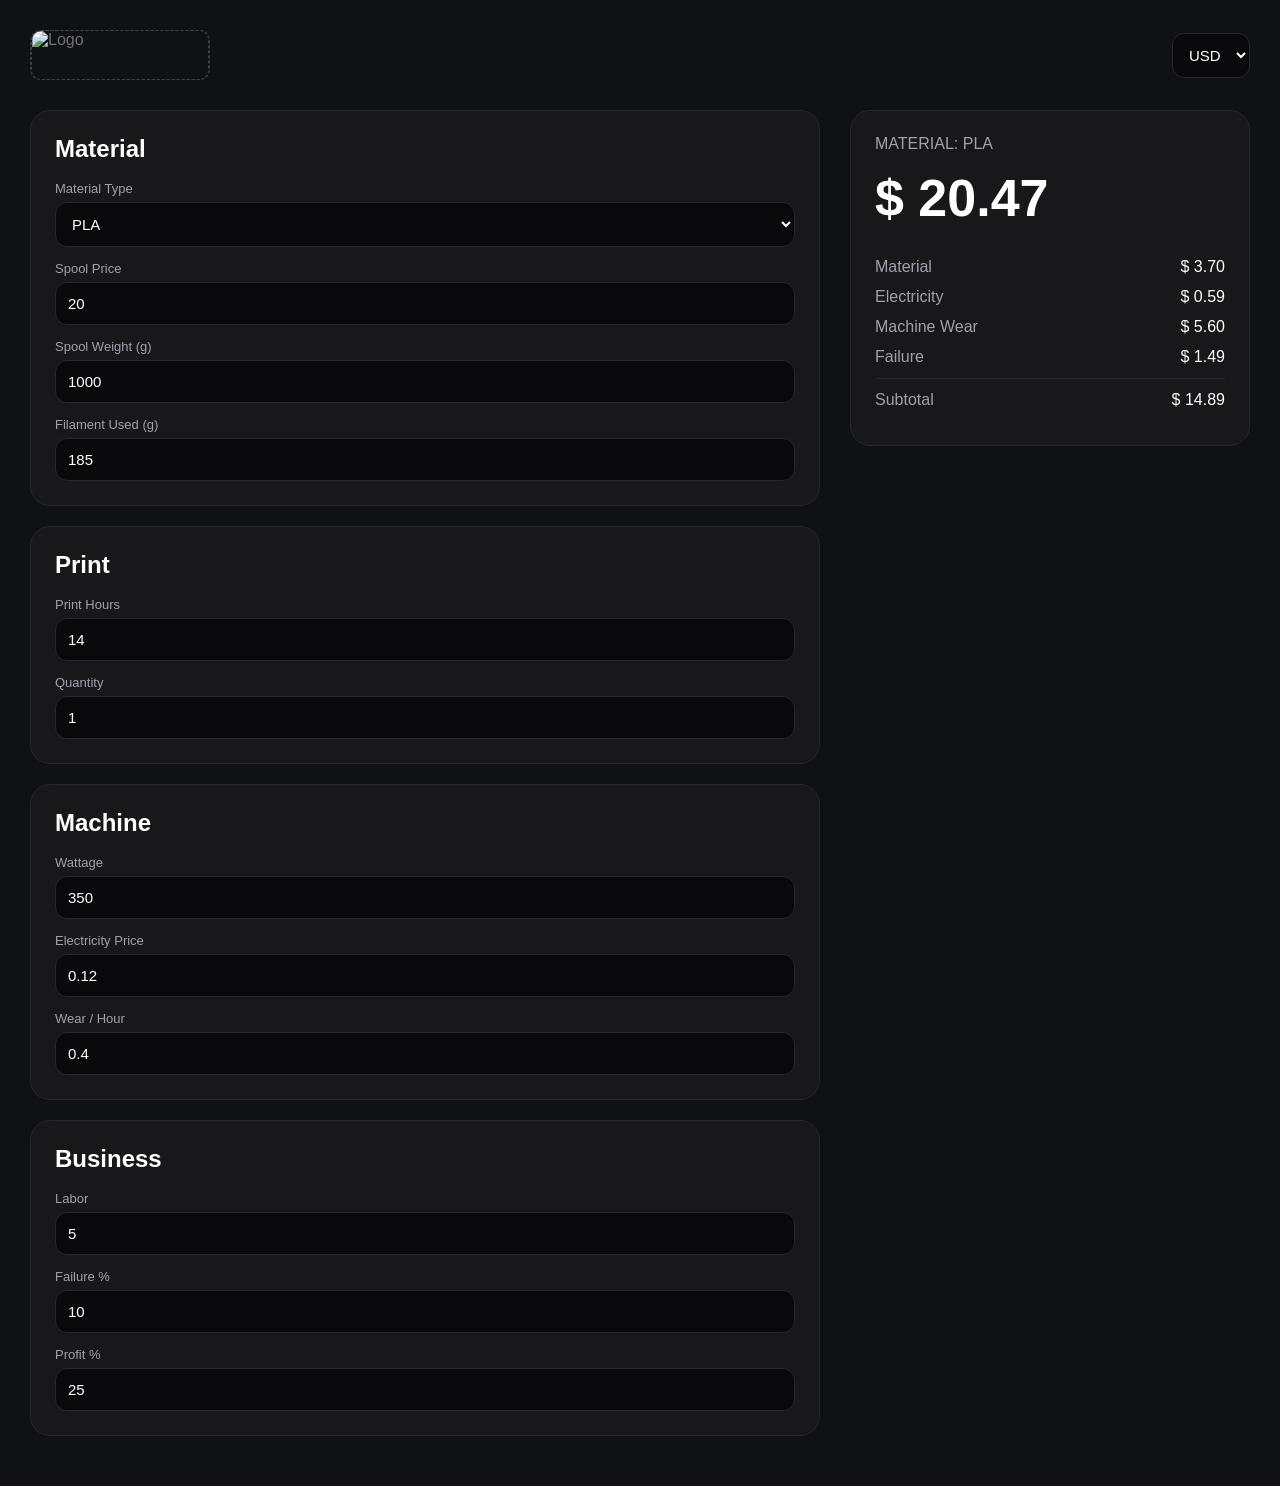
==== index.html @ 6c9c11f4 "Update index.html" ====
<!DOCTYPE html>
<html lang="en">

<head>
    <meta charset="UTF-8" />
    <meta name="viewport" content="width=device-width, initial-scale=1.0" />
    <title>3D Print Calculator</title>
    <link rel="stylesheet" href="styles.css" />
</head>

<body>

    <!-- HEADER -->
    <div class="header">
        <div class="logo">
            <img src="logo.png" alt="Logo" class="logo">
            </div>

        <div style="display:flex; gap:15px;">
            <select id="currency">
                <option value="$">USD</option>
                <option value="EGP">EGP</option>
                <option value="SAR">SAR</option>
                <option value="TL">TL</option>
            </select>
        </div>
    </div>

    <div class="container">

        <!-- LEFT -->
        <div>

            <div class="card">
                <h2>Material</h2>

                <div class="inputs">

                    <div class="input-group">
                        <label>Material Type</label>
                        <select id="material">
                            <option value="PLA">PLA</option>
                            <option value="PETG">PETG</option>
                            <option value="ASA">ASA</option>
                            <option value="ABS">ABS</option>
                            <option value="PC">PC</option>
                        </select>
                    </div>

                    <div class="input-group">
                        <label>Spool Price</label>
                        <input id="spoolPrice" type="number" value="20">
                    </div>

                    <div class="input-group">
                        <label>Spool Weight (g)</label>
                        <input id="spoolWeight" type="number" value="1000">
                    </div>

                    <div class="input-group">
                        <label>Filament Used (g)</label>
                        <input id="filamentUsed" type="number" value="185">
                    </div>

                </div>
            </div>

            <div class="card">
                <h2>Print</h2>

                <div class="inputs">
                    <div class="input-group">
                        <label>Print Hours</label>
                        <input id="printHours" type="number" value="14">
                    </div>

                    <div class="input-group">
                        <label>Quantity</label>
                        <input id="quantity" type="number" value="1">
                    </div>
                </div>
            </div>

            <div class="card">
                <h2>Machine</h2>

                <div class="inputs">
                    <div class="input-group">
                        <label>Wattage</label>
                        <input id="wattage" type="number" value="350">
                    </div>

                    <div class="input-group">
                        <label>Electricity Price</label>
                        <input id="electricity" type="number" value="0.12">
                    </div>

                    <div class="input-group">
                        <label>Wear / Hour</label>
                        <input id="wear" type="number" value="0.4">
                    </div>
                </div>
            </div>

            <div class="card">
                <h2>Business</h2>

                <div class="inputs">
                    <div class="input-group">
                        <label>Labor</label>
                        <input id="labor" type="number" value="5">
                    </div>

                    <div class="input-group">
                        <label>Failure %</label>
                        <input id="failure" type="number" value="10">
                    </div>

                    <div class="input-group">
                        <label>Profit %</label>
                        <input id="profit" type="number" value="25">
                    </div>
                </div>
            </div>

        </div>

        <!-- RIGHT -->
        <div class="card quote-card">

            <div id="matLabel" style="color:#a1a1aa;">
                MATERIAL
            </div>

            <div class="price" id="finalPrice">$0.00</div>

            <div>
                <div class="row">
                    <span>Material</span>
                    <span id="matCost"></span>
                </div>

                <div class="row">
                    <span>Electricity</span>
                    <span id="elecCost"></span>
                </div>

                <div class="row">
                    <span>Machine Wear</span>
                    <span id="wearCost"></span>
                </div>

                <div class="row">
                    <span>Failure</span>
                    <span id="failCost"></span>
                </div>

                <div class="divider"></div>

                <div class="row">
                    <span>Subtotal</span>
                    <span id="subtotal"></span>
                </div>
            </div>

        </div>

    </div>

    <script src="calculator.js"></script>

</body>

</html>
---- styles.css ----
* {
    box-sizing: border-box;
    margin: 0;
    padding: 0;
}

body {
    background: #0f1115;
    color: white;
    font-family: Arial, sans-serif;
    padding: 30px;
}

/* HEADER */
.header {
    max-width: 1400px;
    margin: auto;
    display: flex;
    align-items: center;
    justify-content: space-between;
    margin-bottom: 30px;
}

.logo {
    width: 180px;
    height: 50px;
    border: 1px dashed #3f3f46;
    display: flex;
    align-items: center;
    justify-content: center;
    color: #71717a;
    border-radius: 10px;
}

.container {
    max-width: 1400px;
    margin: auto;
    display: grid;
    grid-template-columns: 1fr 400px;
    gap: 30px;
}

.card {
    background: #18181b;
    border: 1px solid #27272a;
    border-radius: 20px;
    padding: 24px;
    margin-bottom: 20px;
}

h2 {
    margin-bottom: 18px;
}

.inputs {
    display: flex;
    flex-direction: column;
    gap: 14px;
}

.input-group {
    display: flex;
    flex-direction: column;
    gap: 6px;
}

label {
    color: #a1a1aa;
    font-size: 13px;
}

input,
select {
    background: #09090b;
    border: 1px solid #27272a;
    border-radius: 12px;
    color: white;
    padding: 12px;
    font-size: 15px;
}

input:focus,
select:focus {
    outline: none;
    border-color: #3b82f6;
}

.quote-card {
    position: sticky;
    top: 30px;
    height: fit-content;
}

.price {
    font-size: 52px;
    font-weight: bold;
    margin: 15px 0 30px;
}

.row {
    display: flex;
    justify-content: space-between;
    margin-bottom: 12px;
}

.row span:first-child {
    color: #a1a1aa;
}

.divider {
    height: 1px;
    background: #27272a;
    margin: 12px 0;
}
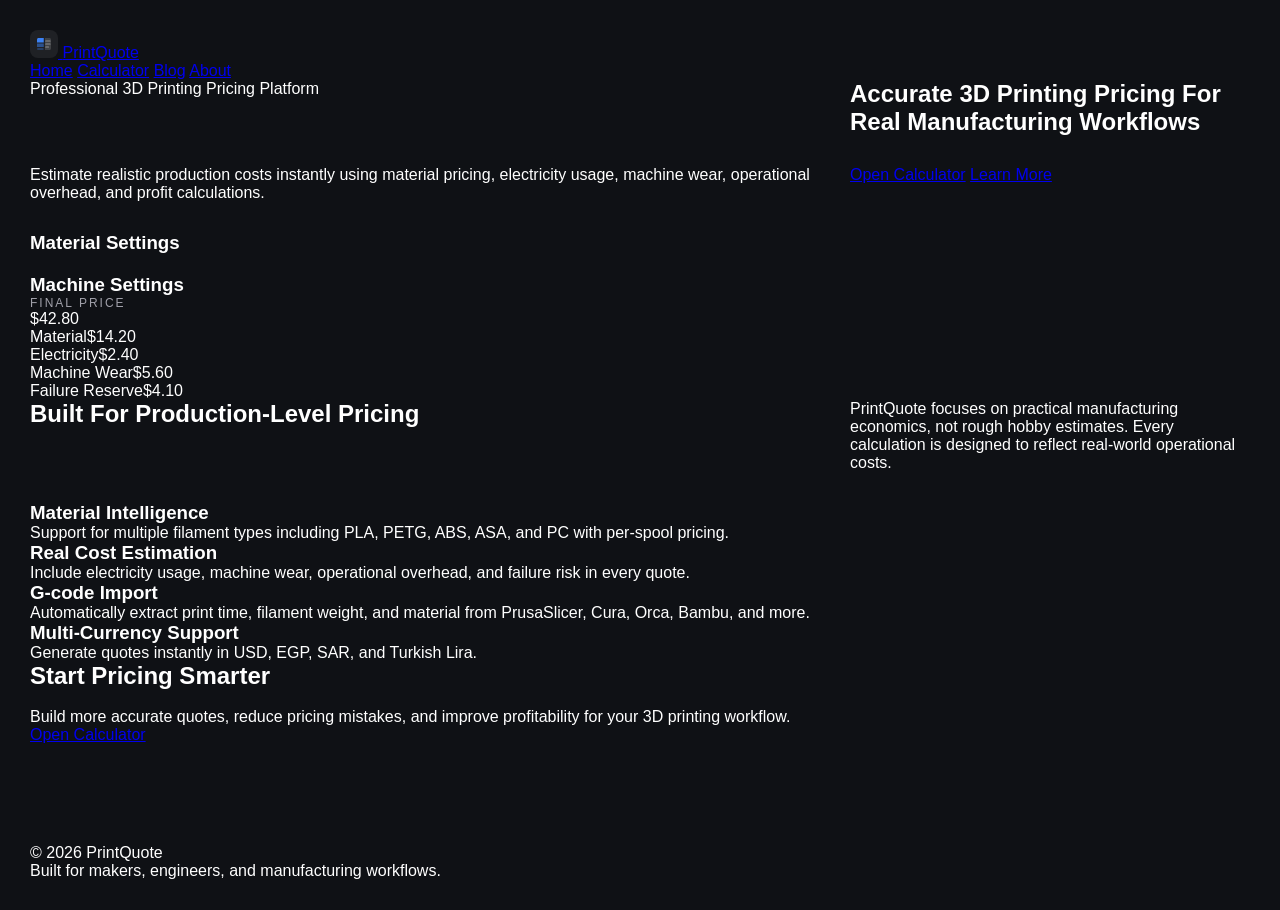
==== commit 07d5a1f2: "Update title and restructure navigation in index.html" ====
--- a/index.html
+++ b/index.html
@@ -1,174 +1,140 @@
 <!DOCTYPE html>
 <html lang="en">
-
 <head>
     <meta charset="UTF-8" />
     <meta name="viewport" content="width=device-width, initial-scale=1.0" />
-    <title>3D Print Calculator</title>
+    <title>PrintQuote | Professional 3D Printing Pricing</title>
     <link rel="stylesheet" href="styles.css" />
 </head>
-
 <body>
 
-    <!-- HEADER -->
-    <div class="header">
-        <div class="logo">
-            <img src="logo.png" alt="Logo" class="logo">
+    <!-- NAVBAR -->
+    <nav class="navbar">
+        <div class="nav-content">
+
+            <a href="index.html" class="logo-wrap">
+                <svg class="logo-icon" width="28" height="28" viewBox="0 0 28 28" fill="none" xmlns="http://www.w3.org/2000/svg">
+                    <rect width="28" height="28" rx="8" fill="#ffffff" fill-opacity="0.07"/>
+                    <path d="M7 9.5C7 8.67 7.67 8 8.5 8h5.25v4.5H7V9.5z" fill="#3b82f6"/>
+                    <rect x="7" y="13.5" width="6.75" height="3.5" fill="#3b82f6" fill-opacity="0.5"/>
+                    <rect x="7" y="18" width="6.75" height="2" rx="1" fill="#3b82f6" fill-opacity="0.3"/>
+                    <path d="M15 8h4.5C20.33 8 21 8.67 21 9.5v9c0 .83-.67 1.5-1.5 1.5H15V8z" fill="#ffffff" fill-opacity="0.15"/>
+                    <line x1="15.75" y1="11" x2="20" y2="11" stroke="#fff" stroke-opacity="0.4" stroke-width="1.2" stroke-linecap="round"/>
+                    <line x1="15.75" y1="14" x2="20" y2="14" stroke="#fff" stroke-opacity="0.4" stroke-width="1.2" stroke-linecap="round"/>
+                    <line x1="15.75" y1="17" x2="18.5" y2="17" stroke="#fff" stroke-opacity="0.4" stroke-width="1.2" stroke-linecap="round"/>
+                </svg>
+                <span class="logo-name">PrintQuote</span>
+            </a>
+
+            <div class="nav-right">
+                <div class="nav-links">
+                    <a href="index.html" class="active">Home</a>
+                    <a href="calculator.html">Calculator</a>
+                    <a href="blog.html">Blog</a>
+                    <a href="about.html">About</a>
+                </div>
             </div>
 
-        <div style="display:flex; gap:15px;">
-            <select id="currency">
-                <option value="$">USD</option>
-                <option value="EGP">EGP</option>
-                <option value="SAR">SAR</option>
-                <option value="TL">TL</option>
-            </select>
         </div>
-    </div>
+    </nav>
 
-    <div class="container">
+    <!-- HERO -->
+    <section class="hero hero--index">
+        <div class="container hero-content">
 
-        <!-- LEFT -->
-        <div>
+            <div class="hero-tag">Professional 3D Printing Pricing Platform</div>
 
-            <div class="card">
-                <h2>Material</h2>
+            <h1>Accurate 3D Printing Pricing For Real Manufacturing Workflows</h1>
 
-                <div class="inputs">
+            <p>Estimate realistic production costs instantly using material pricing, electricity usage, machine wear, operational overhead, and profit calculations.</p>
 
-                    <div class="input-group">
-                        <label>Material Type</label>
-                        <select id="material">
-                            <option value="PLA">PLA</option>
-                            <option value="PETG">PETG</option>
-                            <option value="ASA">ASA</option>
-                            <option value="ABS">ABS</option>
-                            <option value="PC">PC</option>
-                        </select>
+            <div class="hero-buttons">
+                <a href="calculator.html" class="button-primary">Open Calculator</a>
+                <a href="blog.html" class="button-secondary">Learn More</a>
+            </div>
+
+            <!-- PREVIEW -->
+            <div class="preview">
+                <div class="preview-grid">
+
+                    <div class="preview-card">
+                        <h3>Material Settings</h3>
+                        <div class="fake-input"></div>
+                        <div class="fake-input"></div>
+                        <div class="fake-input"></div>
+                        <h3 style="margin-top:20px;">Machine Settings</h3>
+                        <div class="fake-input"></div>
+                        <div class="fake-input"></div>
                     </div>
 
-                    <div class="input-group">
-                        <label>Spool Price</label>
-                        <input id="spoolPrice" type="number" value="20">
-                    </div>
-
-                    <div class="input-group">
-                        <label>Spool Weight (g)</label>
-                        <input id="spoolWeight" type="number" value="1000">
-                    </div>
-
-                    <div class="input-group">
-                        <label>Filament Used (g)</label>
-                        <input id="filamentUsed" type="number" value="185">
+                    <div class="preview-card">
+                        <div style="color:#a1a1aa;font-size:12px;letter-spacing:2px;">FINAL PRICE</div>
+                        <div class="preview-price">$42.80</div>
+                        <div class="preview-row"><span>Material</span><span>$14.20</span></div>
+                        <div class="preview-row"><span>Electricity</span><span>$2.40</span></div>
+                        <div class="preview-row"><span>Machine Wear</span><span>$5.60</span></div>
+                        <div class="preview-row"><span>Failure Reserve</span><span>$4.10</span></div>
                     </div>
 
                 </div>
             </div>
 
-            <div class="card">
-                <h2>Print</h2>
+        </div>
+    </section>
 
-                <div class="inputs">
-                    <div class="input-group">
-                        <label>Print Hours</label>
-                        <input id="printHours" type="number" value="14">
-                    </div>
+    <!-- FEATURES -->
+    <section class="section">
+        <div class="container">
 
-                    <div class="input-group">
-                        <label>Quantity</label>
-                        <input id="quantity" type="number" value="1">
-                    </div>
+            <h2 class="section-title">Built For Production-Level Pricing</h2>
+
+            <p class="section-sub">PrintQuote focuses on practical manufacturing economics, not rough hobby estimates. Every calculation is designed to reflect real-world operational costs.</p>
+
+            <div class="features-grid">
+
+                <div class="feature-card">
+                    <h3>Material Intelligence</h3>
+                    <p>Support for multiple filament types including PLA, PETG, ABS, ASA, and PC with per-spool pricing.</p>
                 </div>
-            </div>
 
-            <div class="card">
-                <h2>Machine</h2>
+                <div class="feature-card">
+                    <h3>Real Cost Estimation</h3>
+                    <p>Include electricity usage, machine wear, operational overhead, and failure risk in every quote.</p>
+                </div>
 
-                <div class="inputs">
-                    <div class="input-group">
-                        <label>Wattage</label>
-                        <input id="wattage" type="number" value="350">
-                    </div>
+                <div class="feature-card">
+                    <h3>G-code Import</h3>
+                    <p>Automatically extract print time, filament weight, and material from PrusaSlicer, Cura, Orca, Bambu, and more.</p>
+                </div>
 
-                    <div class="input-group">
-                        <label>Electricity Price</label>
-                        <input id="electricity" type="number" value="0.12">
-                    </div>
+                <div class="feature-card">
+                    <h3>Multi-Currency Support</h3>
+                    <p>Generate quotes instantly in USD, EGP, SAR, and Turkish Lira.</p>
+                </div>
 
-                    <div class="input-group">
-                        <label>Wear / Hour</label>
-                        <input id="wear" type="number" value="0.4">
-                    </div>
-                </div>
-            </div>
-
-            <div class="card">
-                <h2>Business</h2>
-
-                <div class="inputs">
-                    <div class="input-group">
-                        <label>Labor</label>
-                        <input id="labor" type="number" value="5">
-                    </div>
-
-                    <div class="input-group">
-                        <label>Failure %</label>
-                        <input id="failure" type="number" value="10">
-                    </div>
-
-                    <div class="input-group">
-                        <label>Profit %</label>
-                        <input id="profit" type="number" value="25">
-                    </div>
-                </div>
             </div>
 
         </div>
+    </section>
 
-        <!-- RIGHT -->
-        <div class="card quote-card">
+    <!-- CTA -->
+    <section style="padding-bottom:100px;">
+        <div class="container">
+            <div class="cta-box">
+                <h2>Start Pricing Smarter</h2>
+                <p>Build more accurate quotes, reduce pricing mistakes, and improve profitability for your 3D printing workflow.</p>
+                <a href="calculator.html" class="button-primary">Open Calculator</a>
+            </div>
+        </div>
+    </section>
 
-            <div id="matLabel" style="color:#a1a1aa;">
-                MATERIAL
-            </div>
-
-            <div class="price" id="finalPrice">$0.00</div>
-
-            <div>
-                <div class="row">
-                    <span>Material</span>
-                    <span id="matCost"></span>
-                </div>
-
-                <div class="row">
-                    <span>Electricity</span>
-                    <span id="elecCost"></span>
-                </div>
-
-                <div class="row">
-                    <span>Machine Wear</span>
-                    <span id="wearCost"></span>
-                </div>
-
-                <div class="row">
-                    <span>Failure</span>
-                    <span id="failCost"></span>
-                </div>
-
-                <div class="divider"></div>
-
-                <div class="row">
-                    <span>Subtotal</span>
-                    <span id="subtotal"></span>
-                </div>
-            </div>
-
+    <!-- FOOTER -->
+    <footer>
+        <div class="footer-content">
+            <p>© 2026 PrintQuote</p>
+            <p>Built for makers, engineers, and manufacturing workflows.</p>
         </div>
-
-    </div>
-
-    <script src="calculator.js"></script>
+    </footer>
 
 </body>
-
 </html>
--- a/styles.css
+++ b/styles.css
@@ -24,12 +24,7 @@
 .logo {
     width: 180px;
     height: 50px;
-    border: 1px dashed #3f3f46;
-    display: flex;
-    align-items: center;
-    justify-content: center;
-    color: #71717a;
-    border-radius: 10px;
+    object-fit: contain; /* keeps proportions, no stretching */
 }
 
 .container {
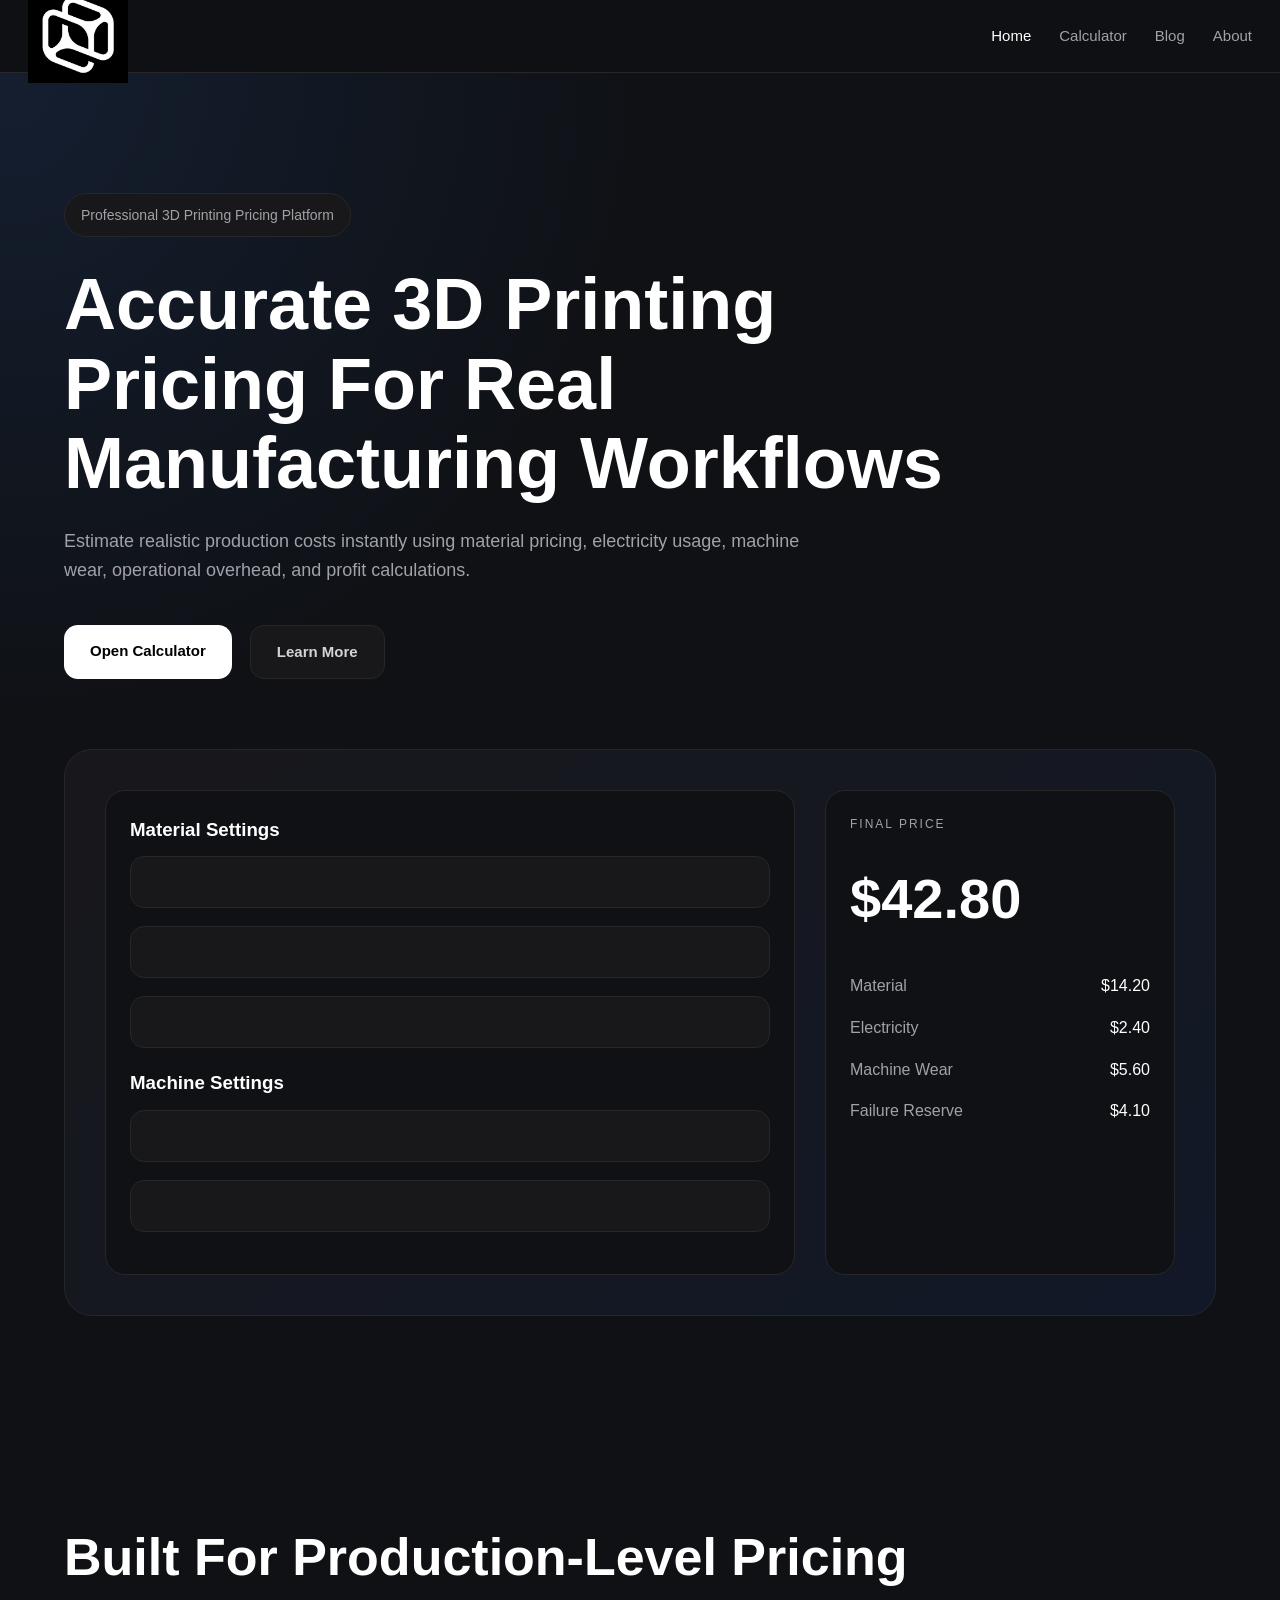
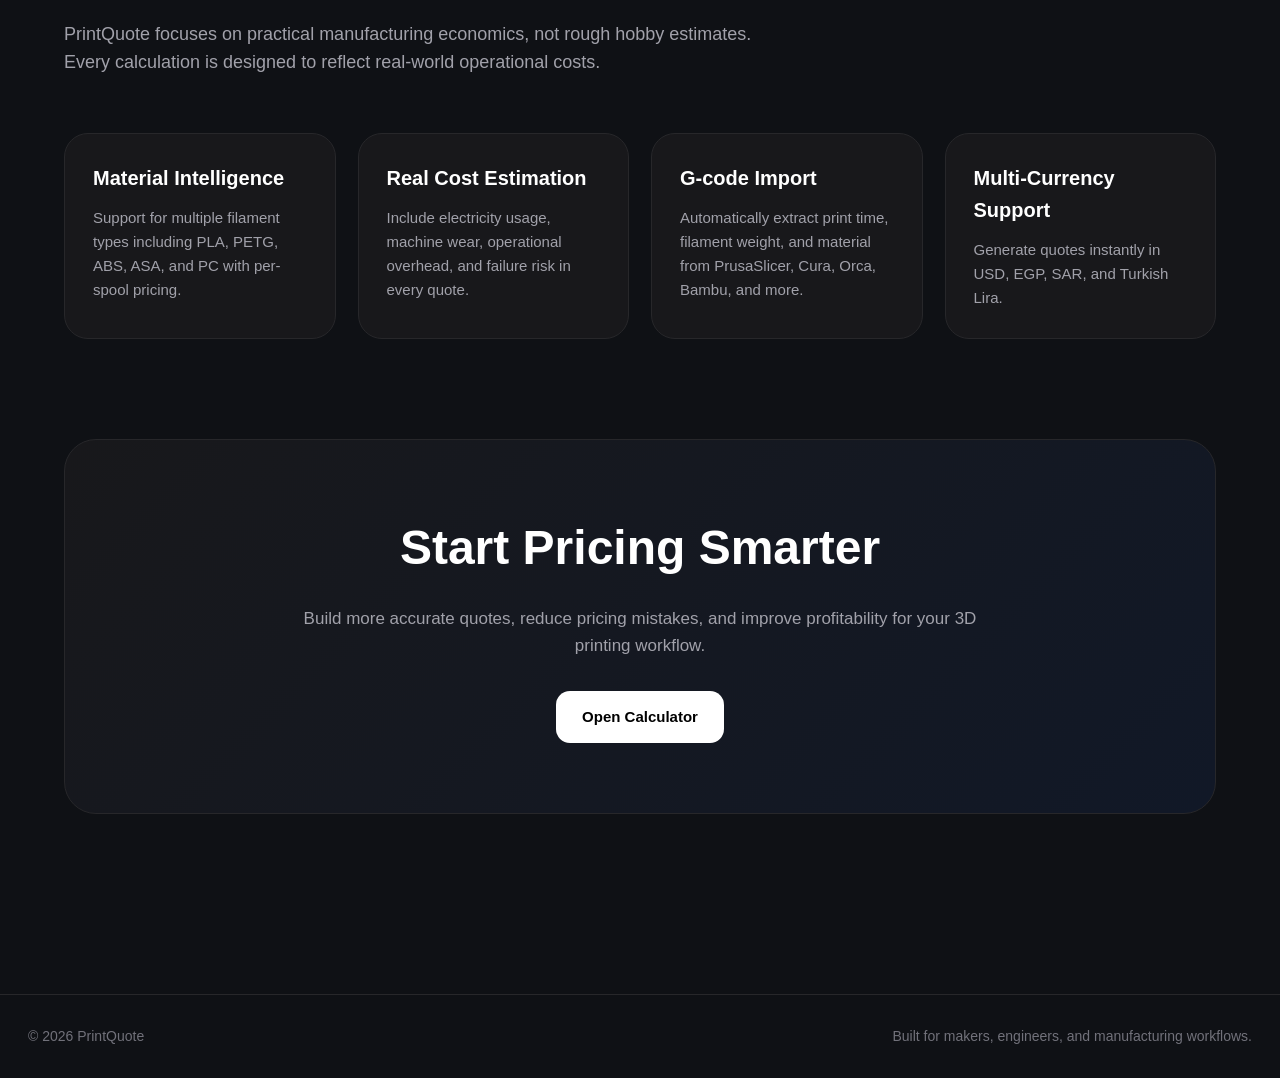
==== commit 29fe518e: "Replace SVG logo with image logo" ====
--- a/index.html
+++ b/index.html
@@ -13,17 +13,7 @@
         <div class="nav-content">
 
             <a href="index.html" class="logo-wrap">
-                <svg class="logo-icon" width="28" height="28" viewBox="0 0 28 28" fill="none" xmlns="http://www.w3.org/2000/svg">
-                    <rect width="28" height="28" rx="8" fill="#ffffff" fill-opacity="0.07"/>
-                    <path d="M7 9.5C7 8.67 7.67 8 8.5 8h5.25v4.5H7V9.5z" fill="#3b82f6"/>
-                    <rect x="7" y="13.5" width="6.75" height="3.5" fill="#3b82f6" fill-opacity="0.5"/>
-                    <rect x="7" y="18" width="6.75" height="2" rx="1" fill="#3b82f6" fill-opacity="0.3"/>
-                    <path d="M15 8h4.5C20.33 8 21 8.67 21 9.5v9c0 .83-.67 1.5-1.5 1.5H15V8z" fill="#ffffff" fill-opacity="0.15"/>
-                    <line x1="15.75" y1="11" x2="20" y2="11" stroke="#fff" stroke-opacity="0.4" stroke-width="1.2" stroke-linecap="round"/>
-                    <line x1="15.75" y1="14" x2="20" y2="14" stroke="#fff" stroke-opacity="0.4" stroke-width="1.2" stroke-linecap="round"/>
-                    <line x1="15.75" y1="17" x2="18.5" y2="17" stroke="#fff" stroke-opacity="0.4" stroke-width="1.2" stroke-linecap="round"/>
-                </svg>
-                <span class="logo-name">PrintQuote</span>
+                <img src="logo.png" alt="PRINT OBS" class="logo-icon" style="width: 100px; height:100px; object-fit:contain;">
             </a>
 
             <div class="nav-right">
--- a/styles.css
+++ b/styles.css
@@ -1,109 +1,610 @@
-* {
-    box-sizing: border-box;
-    margin: 0;
-    padding: 0;
-}
-
+/* =========================================================
+   PRINTQUOTE — styles.css
+   Single shared stylesheet for all pages.
+   ========================================================= */
+
+/* ── VARIABLES ─────────────────────────────────────────── */
+:root {
+    --bg:       #0f1115;
+    --surface:  #18181b;
+    --deep:     #09090b;
+    --border:   #27272a;
+    --border-2: #3f3f46;
+    --text:     #ffffff;
+    --muted:    #a1a1aa;
+    --subtle:   #71717a;
+    --blue:     #3b82f6;
+    --green:    #22c55e;
+    --amber:    #f59e0b;
+    --red:      #ef4444;
+    --radius:   20px;
+    --radius-sm:12px;
+}
+
+/* ── RESET ─────────────────────────────────────────────── */
+*, *::before, *::after { box-sizing: border-box; margin: 0; padding: 0; }
+
+/* ── BASE ───────────────────────────────────────────────── */
 body {
-    background: #0f1115;
-    color: white;
+    background: var(--bg);
+    color: var(--text);
     font-family: Arial, sans-serif;
-    padding: 30px;
-}
-
-/* HEADER */
-.header {
-    max-width: 1400px;
-    margin: auto;
+    line-height: 1.6;
+    overflow-x: hidden;
+}
+
+a { text-decoration: none; color: inherit; }
+
+/* ── LAYOUT ─────────────────────────────────────────────── */
+.container {
+    width: 100%;
+    max-width: 1200px;
+    margin: 0 auto;
+    padding: 0 24px;
+}
+
+/* Calculator uses wider wrap */
+.calc-wrap {
+    max-width: 1440px;
+    margin: 0 auto;
+    padding: 28px;
+}
+
+/* ── NAVBAR ─────────────────────────────────────────────── */
+.navbar {
+    position: sticky;
+    top: 0;
+    backdrop-filter: blur(12px);
+    -webkit-backdrop-filter: blur(12px);
+    background: rgba(15, 17, 21, 0.88);
+    border-bottom: 1px solid var(--border);
+    z-index: 100;
+}
+
+.nav-content {
+    max-width: 1440px;
+    margin: 0 auto;
+    padding: 0 28px;
+    height: 72px;
     display: flex;
     align-items: center;
     justify-content: space-between;
-    margin-bottom: 30px;
-}
-
-.logo {
-    width: 180px;
-    height: 50px;
-    object-fit: contain; /* keeps proportions, no stretching */
-}
-
-.container {
-    max-width: 1400px;
-    margin: auto;
+}
+
+/* ── LOGO ───────────────────────────────────────────────── */
+.logo-wrap {
+    display: flex;
+    align-items: center;
+    gap: 10px;
+    color: var(--text);
+    user-select: none;
+    flex-shrink: 0;
+}
+
+.logo-icon { flex-shrink: 0; }
+
+.logo-name {
+    font-size: 17px;
+    font-weight: 800;
+    letter-spacing: -0.3px;
+}
+
+/* ── NAV RIGHT ──────────────────────────────────────────── */
+.nav-right {
+    display: flex;
+    align-items: center;
+    gap: 24px;
+}
+
+.nav-links {
+    display: flex;
+    gap: 28px;
+}
+
+.nav-links a {
+    color: var(--muted);
+    font-size: 15px;
+    transition: color 0.15s;
+}
+
+.nav-links a:hover,
+.nav-links a.active { color: var(--text); }
+
+/* Currency select in navbar */
+.nav-currency {
+    background: var(--surface);
+    border: 1px solid var(--border);
+    border-radius: 10px;
+    color: var(--text);
+    padding: 7px 12px;
+    font-size: 13px;
+    font-family: Arial, sans-serif;
+    cursor: pointer;
+    transition: border-color 0.15s;
+}
+
+.nav-currency:focus {
+    outline: none;
+    border-color: var(--blue);
+}
+
+/* ── BUTTONS ────────────────────────────────────────────── */
+.button-primary {
+    display: inline-block;
+    padding: 14px 26px;
+    border-radius: 14px;
+    font-weight: bold;
+    font-size: 15px;
+    background: white;
+    color: black;
+    cursor: pointer;
+    border: none;
+    transition: transform 0.2s;
+    font-family: Arial, sans-serif;
+}
+
+.button-secondary {
+    display: inline-block;
+    padding: 14px 26px;
+    border-radius: 14px;
+    font-weight: bold;
+    font-size: 15px;
+    border: 1px solid var(--border);
+    color: #d4d4d8;
+    background: var(--surface);
+    cursor: pointer;
+    transition: transform 0.2s;
+    font-family: Arial, sans-serif;
+}
+
+.button-primary:hover,
+.button-secondary:hover { transform: translateY(-2px); }
+
+.button-primary:active,
+.button-secondary:active { transform: translateY(0); }
+
+/* ── CARDS ──────────────────────────────────────────────── */
+.card {
+    background: var(--surface);
+    border: 1px solid var(--border);
+    border-radius: var(--radius);
+    padding: 24px;
+}
+
+/* Section label inside calculator cards */
+.card > h2 {
+    font-size: 13px;
+    font-weight: 700;
+    color: var(--muted);
+    text-transform: uppercase;
+    letter-spacing: 0.8px;
+    margin-bottom: 18px;
+}
+
+/* Feature / about cards */
+.card h3 {
+    font-size: 20px;
+    font-weight: 700;
+    margin-bottom: 12px;
+}
+
+.card p {
+    color: var(--muted);
+    font-size: 15px;
+}
+
+/* ── FOOTER ─────────────────────────────────────────────── */
+footer {
+    border-top: 1px solid var(--border);
+    margin-top: 80px;
+}
+
+.footer-content {
+    max-width: 1440px;
+    margin: 0 auto;
+    padding: 30px 28px;
+    display: flex;
+    justify-content: space-between;
+    flex-wrap: wrap;
+    gap: 20px;
+}
+
+.footer-content p { color: var(--subtle); font-size: 14px; }
+
+/* ── HERO (shared base) ─────────────────────────────────── */
+.hero { padding: 90px 0 70px; }
+
+.hero h1 {
+    font-size: 58px;
+    line-height: 1.1;
+    margin-bottom: 22px;
+}
+
+.hero > .container > p,
+.hero p.hero-desc {
+    color: var(--muted);
+    font-size: 18px;
+    max-width: 760px;
+}
+
+/* Index hero — larger with gradient background */
+.hero--index {
+    position: relative;
+    padding: 120px 0 100px;
+}
+
+.hero--index::before {
+    content: "";
+    position: absolute;
+    inset: 0;
+    background: radial-gradient(circle at top left, rgba(59, 130, 246, 0.12), transparent 35%);
+    pointer-events: none;
+}
+
+.hero-content { position: relative; z-index: 2; }
+
+.hero--index h1 {
+    font-size: 72px;
+    max-width: 900px;
+    margin-bottom: 24px;
+}
+
+.hero--index p {
+    font-size: 20px;
+    max-width: 720px;
+    margin-bottom: 40px;
+}
+
+.hero-tag {
+    display: inline-block;
+    padding: 10px 16px;
+    border: 1px solid var(--border);
+    border-radius: 999px;
+    color: var(--muted);
+    font-size: 14px;
+    margin-bottom: 28px;
+    background: var(--surface);
+}
+
+.hero-buttons {
+    display: flex;
+    gap: 18px;
+    flex-wrap: wrap;
+}
+
+/* ── PREVIEW (index only) ───────────────────────────────── */
+.preview {
+    margin-top: 70px;
+    background: linear-gradient(145deg, #18181b, #111827);
+    border: 1px solid var(--border);
+    border-radius: 28px;
+    padding: 40px;
+}
+
+.preview-grid {
+    display: grid;
+    grid-template-columns: 1fr 350px;
+    gap: 30px;
+}
+
+.preview-card {
+    background: var(--bg);
+    border: 1px solid var(--border);
+    border-radius: 20px;
+    padding: 24px;
+}
+
+.preview-price {
+    font-size: 56px;
+    font-weight: bold;
+    margin: 20px 0 30px;
+}
+
+.preview-row {
+    display: flex;
+    justify-content: space-between;
+    margin-bottom: 16px;
+}
+
+.preview-row span:first-child { color: var(--muted); }
+
+.fake-input {
+    height: 52px;
+    background: var(--surface);
+    border: 1px solid var(--border);
+    border-radius: 14px;
+    margin-top: 12px;
+    margin-bottom: 18px;
+}
+
+/* ── SECTIONS (index features) ──────────────────────────── */
+.section { padding: 100px 0; }
+
+.section-title {
+    font-size: 52px;
+    margin-bottom: 20px;
+}
+
+.section-sub {
+    color: var(--muted);
+    max-width: 700px;
+    font-size: 18px;
+    margin-bottom: 56px;
+}
+
+.features-grid, .grid {
+    display: grid;
+    grid-template-columns: repeat(auto-fit, minmax(260px, 1fr));
+    gap: 22px;
+    margin-top: 30px;
+}
+
+.feature-card {
+    background: var(--surface);
+    border: 1px solid var(--border);
+    border-radius: 24px;
+    padding: 28px;
+}
+
+.feature-card h3 { font-size: 20px; margin-bottom: 12px; }
+.feature-card p  { color: var(--muted); font-size: 15px; }
+
+/* ── CTA BOX ────────────────────────────────────────────── */
+.cta-box {
+    background: linear-gradient(135deg, #18181b, #111827);
+    border: 1px solid var(--border);
+    border-radius: 32px;
+    padding: 70px;
+    text-align: center;
+}
+
+.cta-box h2 { font-size: 48px; margin-bottom: 18px; }
+
+.cta-box p {
+    color: var(--muted);
+    max-width: 680px;
+    margin: 0 auto 32px;
+    font-size: 17px;
+}
+
+/* ── ABOUT — CONTENT SECTIONS ───────────────────────────── */
+.content-section { margin-bottom: 70px; }
+
+.content-section h2 {
+    font-size: 32px;
+    margin-bottom: 18px;
+}
+
+.content-section p {
+    color: #c4c4c5;
+    margin-bottom: 18px;
+    font-size: 16px;
+}
+
+/* ── BLOG CARDS ─────────────────────────────────────────── */
+.blog-section { padding-bottom: 120px; }
+
+.blog-grid {
+    display: grid;
+    grid-template-columns: repeat(auto-fit, minmax(320px, 1fr));
+    gap: 28px;
+}
+
+.blog-card {
+    background: var(--surface);
+    border: 1px solid var(--border);
+    border-radius: 24px;
+    overflow: hidden;
+    transition: transform 0.25s, border-color 0.25s;
+}
+
+.blog-card:hover {
+    transform: translateY(-6px);
+    border-color: var(--border-2);
+}
+
+.blog-image {
+    height: 220px;
+    background: linear-gradient(135deg, #1e293b, #111827);
+    display: flex;
+    align-items: center;
+    justify-content: center;
+    color: var(--subtle);
+    font-size: 14px;
+    border-bottom: 1px solid var(--border);
+}
+
+.blog-content { padding: 28px; }
+
+.blog-tag {
+    display: inline-block;
+    background: #0f172a;
+    border: 1px solid #1e293b;
+    color: #93c5fd;
+    font-size: 12px;
+    padding: 6px 10px;
+    border-radius: 999px;
+    margin-bottom: 18px;
+}
+
+.blog-title { font-size: 22px; line-height: 1.3; margin-bottom: 14px; }
+.blog-desc  { color: var(--muted); margin-bottom: 22px; font-size: 15px; }
+.read-more  { color: var(--text); font-weight: bold; }
+
+/* ── FEATURED POST ──────────────────────────────────────── */
+.featured {
+    margin-bottom: 50px;
+    background: linear-gradient(145deg, #18181b, #111827);
+    border: 1px solid var(--border);
+    border-radius: 32px;
+    overflow: hidden;
+}
+
+.featured-grid { display: grid; grid-template-columns: 1fr 1fr; }
+
+.featured-image {
+    min-height: 420px;
+    background: linear-gradient(135deg, #111827, #1e293b);
+    display: flex;
+    align-items: center;
+    justify-content: center;
+    color: var(--subtle);
+}
+
+.featured-content { padding: 50px; }
+
+.featured-content h2 {
+    font-size: 36px;
+    line-height: 1.2;
+    margin: 18px 0;
+}
+
+.featured-content p { color: var(--muted); margin-bottom: 28px; }
+
+/* ── CALCULATOR GRID ─────────────────────────────────────── */
+.calc-grid {
     display: grid;
     grid-template-columns: 1fr 400px;
-    gap: 30px;
-}
-
-.card {
-    background: #18181b;
-    border: 1px solid #27272a;
-    border-radius: 20px;
-    padding: 24px;
-    margin-bottom: 20px;
-}
-
-h2 {
-    margin-bottom: 18px;
-}
-
-.inputs {
-    display: flex;
-    flex-direction: column;
-    gap: 14px;
-}
-
-.input-group {
-    display: flex;
-    flex-direction: column;
-    gap: 6px;
-}
+    gap: 28px;
+    align-items: start;
+}
+
+.calc-grid .card { margin-bottom: 16px; }
+
+/* ── FORM INPUTS ────────────────────────────────────────── */
+.inputs { display: flex; flex-direction: column; gap: 14px; }
+
+.input-group { display: flex; flex-direction: column; gap: 8px; }
 
 label {
-    color: #a1a1aa;
+    color: var(--muted);
     font-size: 13px;
-}
-
-input,
-select {
-    background: #09090b;
-    border: 1px solid #27272a;
-    border-radius: 12px;
-    color: white;
+    font-weight: 500;
+}
+
+input, select {
+    background: var(--deep);
+    border: 1px solid var(--border);
+    border-radius: var(--radius-sm);
+    color: var(--text);
     padding: 12px;
     font-size: 15px;
-}
-
-input:focus,
-select:focus {
+    font-family: Arial, sans-serif;
+    transition: border-color 0.15s;
+    -webkit-appearance: none;
+    appearance: none;
+}
+
+input:focus, select:focus {
     outline: none;
-    border-color: #3b82f6;
-}
-
+    border-color: var(--blue);
+}
+
+/* ── QUOTE CARD ─────────────────────────────────────────── */
 .quote-card {
     position: sticky;
-    top: 30px;
+    top: 88px; /* navbar height + gap */
     height: fit-content;
+    margin-bottom: 0 !important;
+}
+
+#matLabel {
+    font-size: 10px;
+    font-weight: 700;
+    letter-spacing: 2.5px;
+    text-transform: uppercase;
+    color: var(--subtle);
 }
 
 .price {
     font-size: 52px;
     font-weight: bold;
-    margin: 15px 0 30px;
+    margin: 12px 0 28px;
+    letter-spacing: -2px;
+    line-height: 1;
 }
 
 .row {
     display: flex;
     justify-content: space-between;
     margin-bottom: 12px;
-}
-
-.row span:first-child {
-    color: #a1a1aa;
-}
-
-.divider {
-    height: 1px;
-    background: #27272a;
-    margin: 12px 0;
-}
+    font-size: 14px;
+}
+
+.row span:first-child { color: var(--muted); }
+.row span:last-child  { color: #e4e4e7; font-weight: 600; }
+
+.divider { height: 1px; background: var(--border); margin: 12px 0; }
+
+/* ── GCODE UPLOAD ───────────────────────────────────────── */
+#gcodeFile { display: none; }
+
+.gcode-label {
+    display: flex;
+    align-items: center;
+    justify-content: center;
+    gap: 10px;
+    width: 100%;
+    padding: 16px 20px;
+    border: 1.5px dashed var(--border);
+    border-radius: var(--radius-sm);
+    background: var(--deep);
+    color: var(--muted);
+    font-size: 14px;
+    font-family: Arial, sans-serif;
+    cursor: pointer;
+    transition: border-color 0.15s, color 0.15s, background 0.15s;
+}
+
+.gcode-label:hover {
+    border-color: var(--blue);
+    color: var(--text);
+    background: rgba(59, 130, 246, 0.06);
+}
+
+.gcode-status {
+    font-size: 13px;
+    margin-top: 10px;
+    color: var(--muted);
+    min-height: 18px;
+    word-break: break-all;
+}
+
+.gcode-status.success { color: var(--green); }
+.gcode-status.warning { color: var(--amber); }
+.gcode-status.loading { color: var(--blue); }
+.gcode-status.error   { color: var(--red); }
+
+/* ── FIELD FILL ANIMATION ───────────────────────────────── */
+@keyframes fieldFill {
+    0%   { border-color: var(--green); box-shadow: 0 0 0 3px rgba(34, 197, 94, 0.2); }
+    70%  { border-color: var(--green); box-shadow: 0 0 0 1px rgba(34, 197, 94, 0.05); }
+    100% { border-color: var(--border); box-shadow: none; }
+}
+
+.field-filled { animation: fieldFill 2s ease-out forwards; }
+
+/* ── RESPONSIVE ─────────────────────────────────────────── */
+@media (max-width: 980px) {
+    .calc-grid       { grid-template-columns: 1fr; }
+    .featured-grid   { grid-template-columns: 1fr; }
+    .preview-grid    { grid-template-columns: 1fr; }
+    .featured-content { padding: 30px; }
+    .featured-content h2 { font-size: 28px; }
+    .hero--index h1, .hero h1 { font-size: 46px; }
+    .section-title   { font-size: 38px; }
+    .cta-box         { padding: 40px 24px; }
+    .cta-box h2      { font-size: 36px; }
+    .quote-card      { position: static; }
+}
+
+@media (max-width: 700px) {
+    .nav-content  { flex-wrap: wrap; height: auto; padding: 14px 20px; gap: 12px; }
+    .nav-links    { gap: 16px; }
+    .nav-links a  { font-size: 14px; }
+    .hero--index h1, .hero h1 { font-size: 36px; }
+    .price        { font-size: 40px; }
+    .content-section h2 { font-size: 26px; }
+    .cta-box h2   { font-size: 28px; }
+    .calc-wrap    { padding: 16px; }
+}
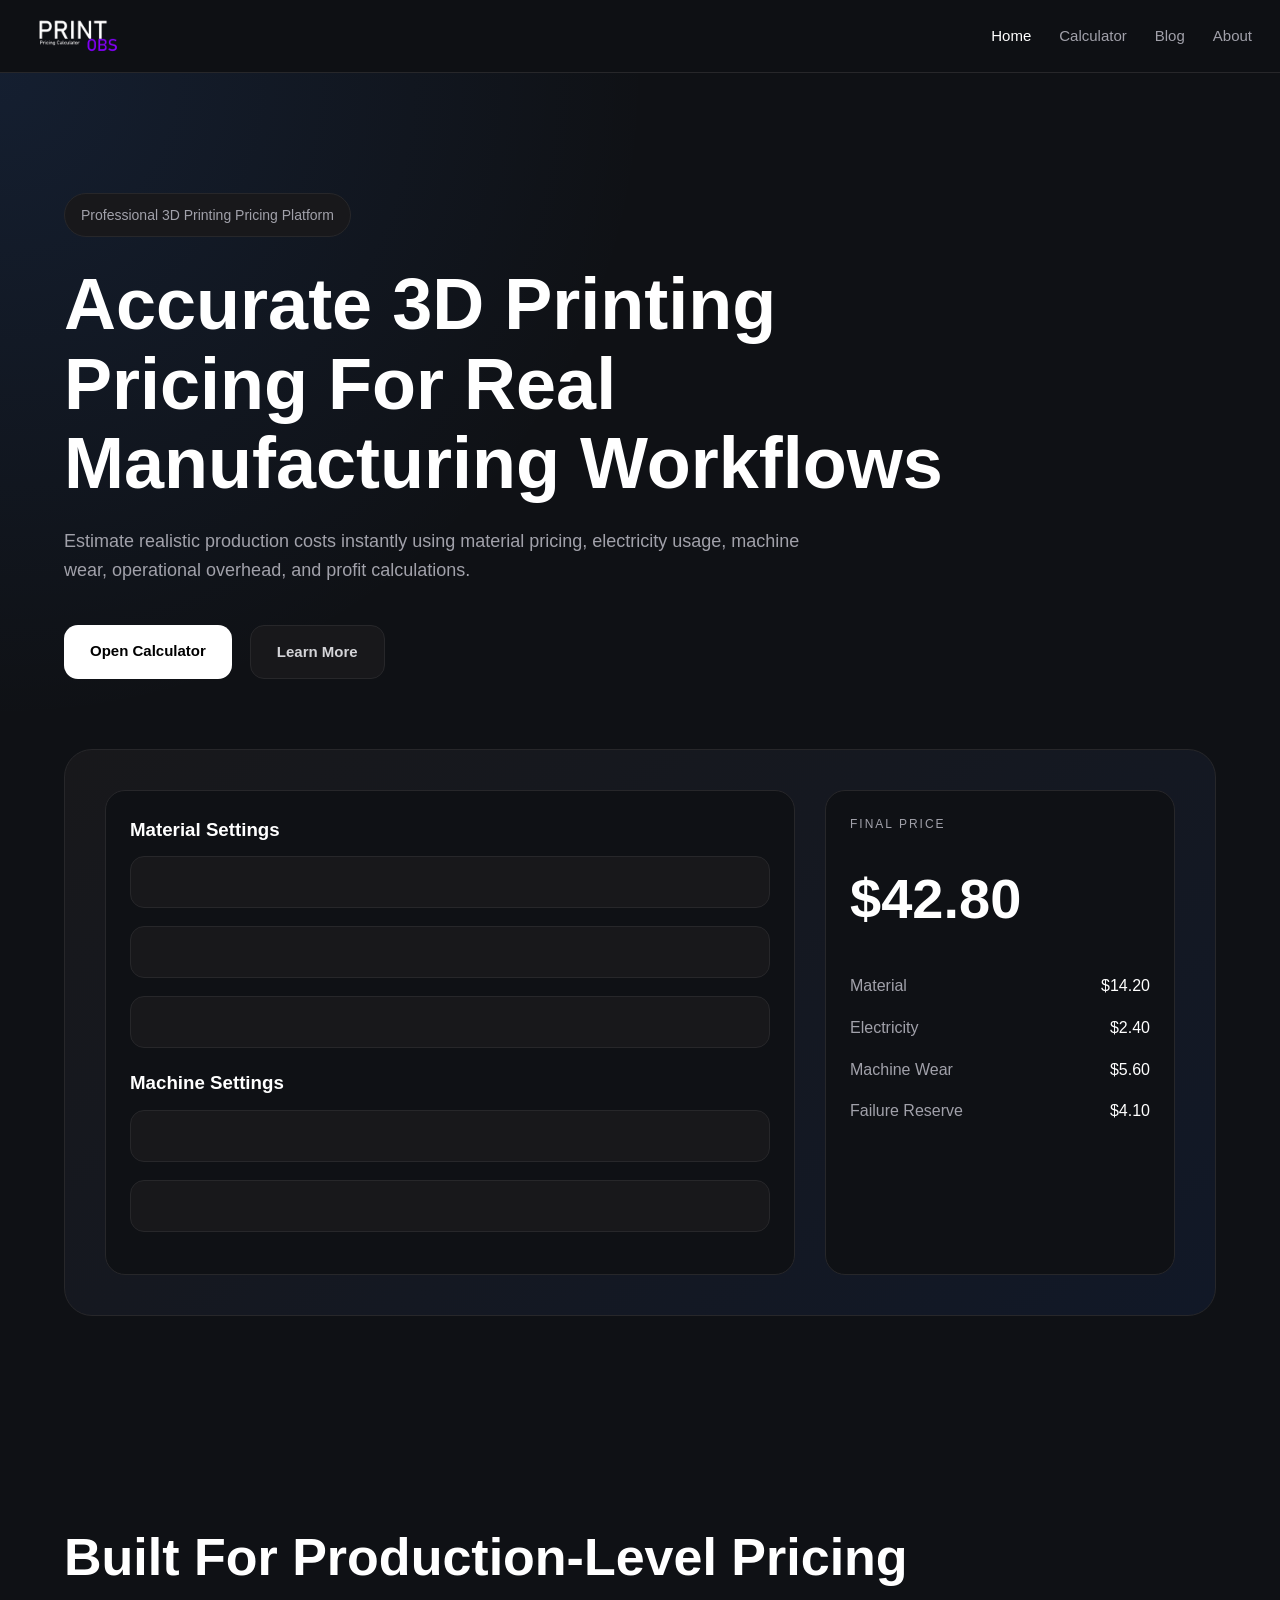
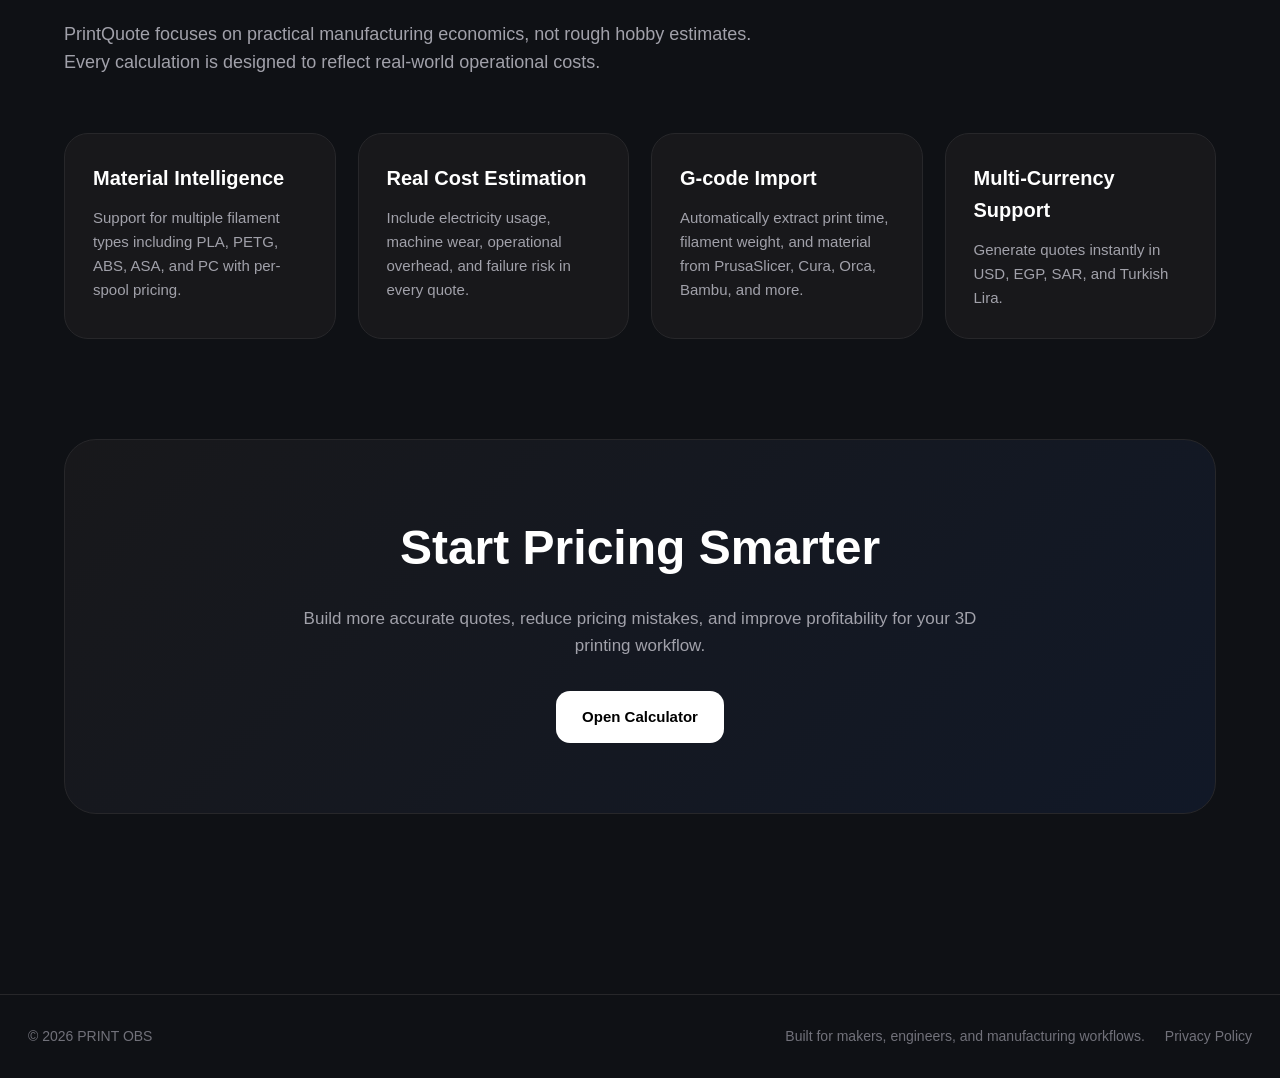
==== commit f90e809d: "Update footer content and structure in index.html" ====
--- a/index.html
+++ b/index.html
@@ -3,7 +3,7 @@
 <head>
     <meta charset="UTF-8" />
     <meta name="viewport" content="width=device-width, initial-scale=1.0" />
-    <title>PrintQuote | Professional 3D Printing Pricing</title>
+    <title>PrintOBS | Professional 3D Printing Pricing</title>
     <link rel="stylesheet" href="styles.css" />
 </head>
 <body>
@@ -120,11 +120,15 @@
 
     <!-- FOOTER -->
     <footer>
-        <div class="footer-content">
-            <p>© 2026 PrintQuote</p>
+    <div class="footer-content">
+        <p>© 2026 PRINT OBS</p>
+        <div style="display:flex; gap:20px; flex-wrap:wrap; align-items:center;">
             <p>Built for makers, engineers, and manufacturing workflows.</p>
+            <a href="privacy.html" style="color:#71717a; font-size:14px; transition:color 0.15s;"
+               onmouseover="this.style.color='#fff'" onmouseout="this.style.color='#71717a'">Privacy Policy</a>
         </div>
-    </footer>
+    </div>
+</footer>
 
 </body>
 </html>
--- a/styles.css
+++ b/styles.css
@@ -1,5 +1,5 @@
 /* =========================================================
-   PRINTQUOTE — styles.css
+   PRINTOBS — styles.css
    Single shared stylesheet for all pages.
    ========================================================= */
 
@@ -404,6 +404,11 @@
 }
 
 .blog-image {
+    object-fit:cover;
+    display:block;
+    height:100%;
+    min-height:290px;
+    overflow:hidden;
     height: 220px;
     background: linear-gradient(135deg, #1e293b, #111827);
     display: flex;
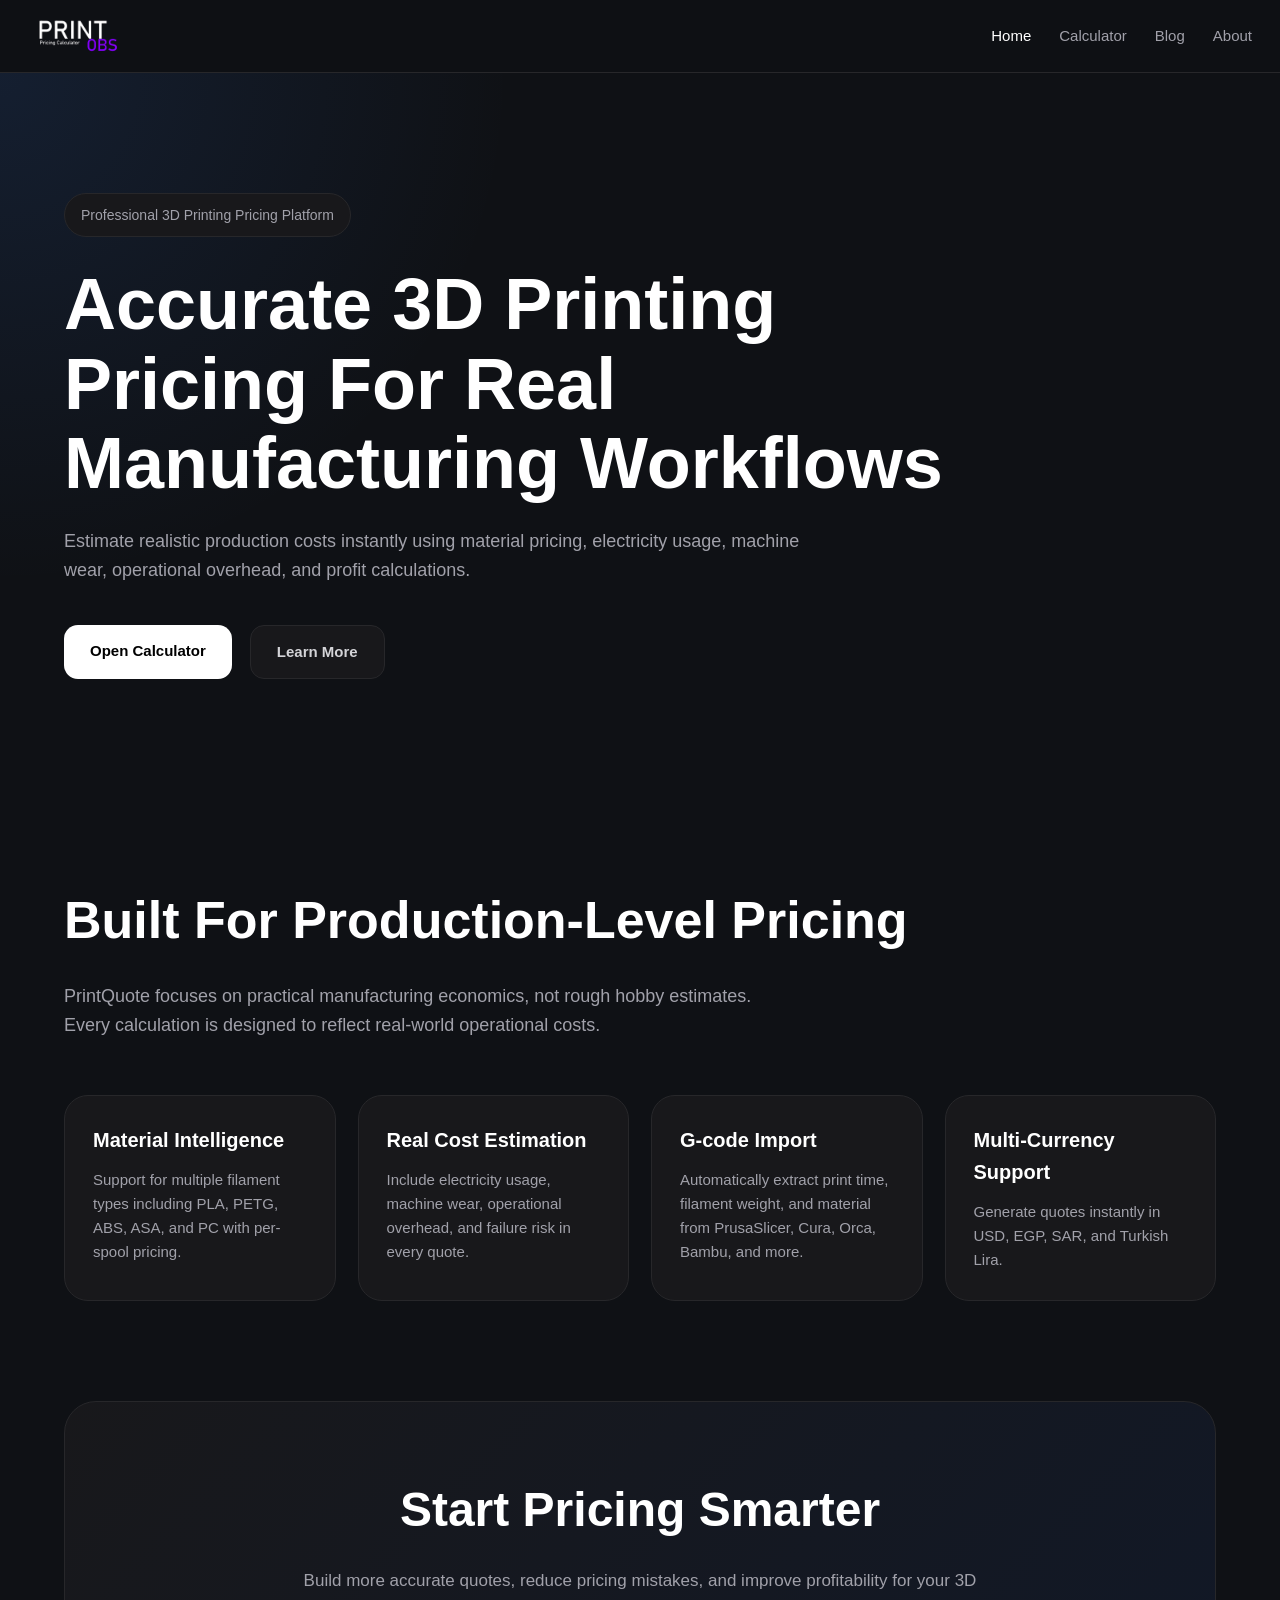
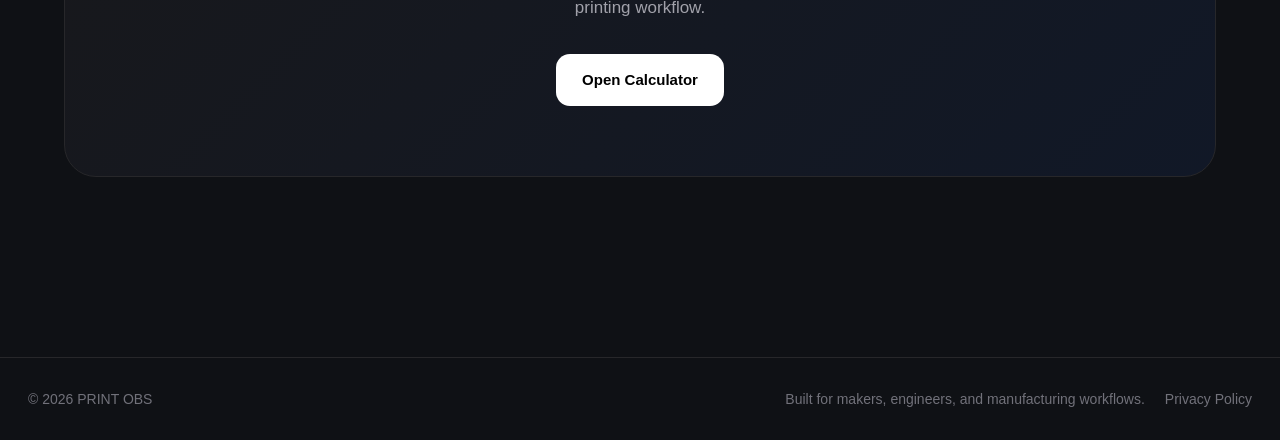
==== commit 8662305f: "Remove preview section from index.html Removed the preview section from the index.html file." ====
--- a/index.html
+++ b/index.html
@@ -5,6 +5,17 @@
     <meta name="viewport" content="width=device-width, initial-scale=1.0" />
     <title>PrintOBS | Professional 3D Printing Pricing</title>
     <link rel="stylesheet" href="styles.css" />
+    <script async src="https://pagead2.googlesyndication.com/pagead/js/adsbygoogle.js?client=ca-pub-8421212805358320"
+     crossorigin="anonymous"></script>
+    <!-- Google tag (gtag.js) -->
+<script async src="https://www.googletagmanager.com/gtag/js?id=G-G0H72SKBYG"></script>
+<script>
+  window.dataLayer = window.dataLayer || [];
+  function gtag(){dataLayer.push(arguments);}
+  gtag('js', new Date());
+
+  gtag('config', 'G-G0H72SKBYG');
+</script>
 </head>
 <body>
 
@@ -42,33 +53,7 @@
                 <a href="calculator.html" class="button-primary">Open Calculator</a>
                 <a href="blog.html" class="button-secondary">Learn More</a>
             </div>
-
-            <!-- PREVIEW -->
-            <div class="preview">
-                <div class="preview-grid">
-
-                    <div class="preview-card">
-                        <h3>Material Settings</h3>
-                        <div class="fake-input"></div>
-                        <div class="fake-input"></div>
-                        <div class="fake-input"></div>
-                        <h3 style="margin-top:20px;">Machine Settings</h3>
-                        <div class="fake-input"></div>
-                        <div class="fake-input"></div>
-                    </div>
-
-                    <div class="preview-card">
-                        <div style="color:#a1a1aa;font-size:12px;letter-spacing:2px;">FINAL PRICE</div>
-                        <div class="preview-price">$42.80</div>
-                        <div class="preview-row"><span>Material</span><span>$14.20</span></div>
-                        <div class="preview-row"><span>Electricity</span><span>$2.40</span></div>
-                        <div class="preview-row"><span>Machine Wear</span><span>$5.60</span></div>
-                        <div class="preview-row"><span>Failure Reserve</span><span>$4.10</span></div>
-                    </div>
-
-                </div>
-            </div>
-
+           
         </div>
     </section>
 
--- a/styles.css
+++ b/styles.css
@@ -404,11 +404,6 @@
 }
 
 .blog-image {
-    object-fit:cover;
-    display:block;
-    height:100%;
-    min-height:290px;
-    overflow:hidden;
     height: 220px;
     background: linear-gradient(135deg, #1e293b, #111827);
     display: flex;
@@ -476,6 +471,19 @@
 
 .calc-grid .card { margin-bottom: 16px; }
 
+/* Right column sticks as a whole unit */
+.right-col {
+    position: sticky;
+    top: 88px;
+    align-self: start;
+    max-height: calc(100vh - 108px);
+    overflow-y: auto;
+    scrollbar-width: none;       /* Firefox */
+    -ms-overflow-style: none;    /* IE/Edge */
+}
+
+.right-col::-webkit-scrollbar { display: none; } /* Chrome/Safari */
+
 /* ── FORM INPUTS ────────────────────────────────────────── */
 .inputs { display: flex; flex-direction: column; gap: 14px; }
 
@@ -507,8 +515,6 @@
 
 /* ── QUOTE CARD ─────────────────────────────────────────── */
 .quote-card {
-    position: sticky;
-    top: 88px; /* navbar height + gap */
     height: fit-content;
     margin-bottom: 0 !important;
 }
@@ -592,6 +598,7 @@
 /* ── RESPONSIVE ─────────────────────────────────────────── */
 @media (max-width: 980px) {
     .calc-grid       { grid-template-columns: 1fr; }
+    .right-col       { position: static; max-height: none; overflow-y: visible; }
     .featured-grid   { grid-template-columns: 1fr; }
     .preview-grid    { grid-template-columns: 1fr; }
     .featured-content { padding: 30px; }
@@ -600,7 +607,6 @@
     .section-title   { font-size: 38px; }
     .cta-box         { padding: 40px 24px; }
     .cta-box h2      { font-size: 36px; }
-    .quote-card      { position: static; }
 }
 
 @media (max-width: 700px) {
@@ -613,3 +619,440 @@
     .cta-box h2   { font-size: 28px; }
     .calc-wrap    { padding: 16px; }
 }
+
+/* =========================================================
+   POST ARTICLE PAGE
+   ========================================================= */
+
+/* ── Back link ──────────────────────────────────────────── */
+.post-back {
+    display: inline-flex;
+    align-items: center;
+    gap: 8px;
+    color: var(--muted);
+    font-size: 14px;
+    font-weight: 600;
+    margin-bottom: 26px;
+    transition: color 0.15s;
+}
+.post-back:hover { color: var(--text); }
+
+/* ── Post hero ──────────────────────────────────────────── */
+.post-hero {
+    padding: 70px 0 54px;
+    border-bottom: 1px solid var(--border);
+}
+
+.post-meta {
+    display: flex;
+    align-items: center;
+    gap: 14px;
+    margin-bottom: 22px;
+    flex-wrap: wrap;
+}
+
+.post-date {
+    color: var(--muted);
+    font-size: 14px;
+}
+
+.post-hero h1 {
+    font-size: 46px;
+    line-height: 1.12;
+    max-width: 820px;
+    margin-bottom: 18px;
+}
+
+.post-desc {
+    color: var(--muted);
+    font-size: 17px;
+    max-width: 760px;
+    line-height: 1.7;
+}
+
+/* ── Post body ──────────────────────────────────────────── */
+.post-layout {
+    display: grid;
+    grid-template-columns: 1fr 260px;
+    gap: 60px;
+    padding: 60px 0 100px;
+    align-items: start;
+}
+
+.post-body h3 {
+    font-size: 22px;
+    font-weight: 700;
+    margin: 42px 0 14px;
+    line-height: 1.3;
+}
+
+.post-body h3:first-child { margin-top: 0; }
+
+.post-body p {
+    color: #c4c4c5;
+    font-size: 16px;
+    line-height: 1.85;
+    margin-bottom: 20px;
+}
+
+.post-body strong { color: var(--text); }
+
+.post-body ul,
+.post-body ol {
+    padding-left: 22px;
+    margin-bottom: 22px;
+}
+
+.post-body li {
+    color: #c4c4c5;
+    font-size: 16px;
+    line-height: 1.75;
+    margin-bottom: 8px;
+}
+
+/* Callout box */
+.callout {
+    background: var(--surface);
+    border: 1px solid var(--border);
+    border-left: 3px solid var(--blue);
+    border-radius: 12px;
+    padding: 18px 20px;
+    margin: 28px 0;
+}
+
+.callout p {
+    margin-bottom: 0;
+    color: var(--muted);
+    font-size: 15px !important;
+}
+
+/* Comparison table */
+.post-table {
+    width: 100%;
+    border-collapse: collapse;
+    margin: 28px 0;
+    font-size: 14px;
+}
+
+.post-table th {
+    background: var(--surface);
+    color: var(--muted);
+    font-weight: 700;
+    text-align: left;
+    padding: 12px 16px;
+    border-bottom: 1px solid var(--border);
+    font-size: 12px;
+    letter-spacing: 0.5px;
+    text-transform: uppercase;
+}
+
+.post-table td {
+    padding: 12px 16px;
+    border-bottom: 1px solid var(--border);
+    color: #c4c4c5;
+    vertical-align: top;
+}
+
+.post-table tr:last-child td { border-bottom: none; }
+.post-table tr:hover td { background: rgba(255,255,255,0.02); }
+
+.cell-good { color: #4ade80; font-weight: 600; }
+.cell-ok   { color: #fbbf24; font-weight: 600; }
+.cell-bad  { color: #f87171; font-weight: 600; }
+.cell-name { color: var(--text); font-weight: 700; }
+
+/* ── Sidebar ────────────────────────────────────────────── */
+.post-sidebar { position: sticky; top: 88px; }
+
+.sidebar-card {
+    background: var(--surface);
+    border: 1px solid var(--border);
+    border-radius: var(--radius);
+    padding: 20px;
+    margin-bottom: 16px;
+}
+
+.sidebar-card h4 {
+    font-size: 11px;
+    font-weight: 700;
+    letter-spacing: 1.2px;
+    text-transform: uppercase;
+    color: var(--muted);
+    margin-bottom: 14px;
+}
+
+.toc-link {
+    display: block;
+    color: var(--muted);
+    font-size: 13px;
+    padding: 6px 0;
+    border-bottom: 1px solid var(--border);
+    transition: color 0.15s;
+    line-height: 1.4;
+}
+
+.toc-link:last-child { border-bottom: none; }
+.toc-link:hover { color: var(--text); }
+
+/* ── Post 404 ───────────────────────────────────────────── */
+.post-404 {
+    text-align: center;
+    padding: 120px 0;
+}
+
+.post-404 h2 { font-size: 36px; margin-bottom: 16px; }
+.post-404 p  { color: var(--muted); margin-bottom: 30px; }
+
+/* ── Post responsive ─────────────────────────────────────── */
+@media (max-width: 900px) {
+    .post-layout { grid-template-columns: 1fr; gap: 40px; }
+    .post-sidebar { position: static; }
+    .post-hero h1 { font-size: 34px; }
+}
+
+@media (max-width: 700px) {
+    .post-hero  { padding: 50px 0 36px; }
+    .post-hero h1 { font-size: 28px; }
+    .post-layout  { padding: 40px 0 70px; }
+    .post-body h3 { font-size: 19px; }
+}
+
+/* =========================================================
+   INVOICE SYSTEM
+   ========================================================= */
+
+/* ── Add to Invoice button ───────────────────────────────── */
+.add-invoice-btn {
+    display: flex;
+    align-items: center;
+    justify-content: center;
+    gap: 8px;
+    width: 100%;
+    margin-top: 18px;
+    padding: 11px;
+    background: transparent;
+    border: 1.5px solid var(--blue);
+    border-radius: var(--radius-sm);
+    color: var(--blue);
+    font-size: 14px;
+    font-weight: 700;
+    font-family: Arial, sans-serif;
+    cursor: pointer;
+    transition: background 0.15s, color 0.15s, border-color 0.15s;
+}
+
+.add-invoice-btn:hover          { background: var(--blue); color: white; }
+.add-invoice-btn--added         { background: var(--green) !important; color: white !important; border-color: var(--green) !important; }
+
+/* ── Invoice header row ──────────────────────────────────── */
+.invoice-header-row {
+    display: flex;
+    align-items: center;
+    justify-content: space-between;
+    margin-bottom: 16px;
+}
+
+/* ── Invoice items ───────────────────────────────────────── */
+.invoice-empty {
+    color: var(--muted);
+    font-size: 13px;
+    text-align: center;
+    padding: 18px 0 6px;
+    line-height: 1.6;
+}
+
+.invoice-item {
+    display: flex;
+    align-items: center;
+    gap: 8px;
+    padding: 9px 0;
+    border-bottom: 1px solid var(--border);
+}
+
+.invoice-item:last-child { border-bottom: none; }
+
+.invoice-item-num {
+    width: 22px;
+    height: 22px;
+    border-radius: 6px;
+    background: var(--border);
+    display: flex;
+    align-items: center;
+    justify-content: center;
+    font-size: 11px;
+    font-weight: 700;
+    color: var(--muted);
+    flex-shrink: 0;
+}
+
+.invoice-item-desc {
+    flex: 1;
+    background: transparent;
+    border: 1px solid transparent;
+    border-radius: 6px;
+    color: var(--text);
+    font-size: 13px;
+    font-family: Arial, sans-serif;
+    padding: 4px 6px;
+    min-width: 0;
+    transition: border-color 0.15s, background 0.15s;
+}
+
+.invoice-item-desc:focus {
+    outline: none;
+    background: var(--deep);
+    border-color: var(--border);
+}
+
+.invoice-item-price {
+    font-size: 13px;
+    font-weight: 700;
+    color: var(--text);
+    white-space: nowrap;
+    flex-shrink: 0;
+}
+
+.invoice-item-remove {
+    background: none;
+    border: none;
+    color: var(--subtle);
+    cursor: pointer;
+    font-size: 18px;
+    line-height: 1;
+    padding: 2px 5px;
+    border-radius: 6px;
+    flex-shrink: 0;
+    transition: color 0.15s, background 0.15s;
+}
+
+.invoice-item-remove:hover { color: var(--red); background: rgba(239,68,68,0.1); }
+
+/* ── Invoice buttons ─────────────────────────────────────── */
+.invoice-print-btn {
+    background: white;
+    color: black;
+    border: none;
+    border-radius: var(--radius-sm);
+    padding: 8px 14px;
+    font-size: 13px;
+    font-weight: 700;
+    font-family: Arial, sans-serif;
+    cursor: pointer;
+    transition: transform 0.15s, opacity 0.15s;
+}
+
+.invoice-print-btn:hover { transform: translateY(-1px); }
+
+.invoice-clear-btn {
+    background: transparent;
+    color: var(--muted);
+    border: 1px solid var(--border);
+    border-radius: var(--radius-sm);
+    padding: 8px 12px;
+    font-size: 13px;
+    font-weight: 600;
+    font-family: Arial, sans-serif;
+    cursor: pointer;
+    transition: color 0.15s, border-color 0.15s;
+}
+
+.invoice-clear-btn:hover { color: var(--red); border-color: var(--red); }
+
+/* ── Toggle switch ───────────────────────────────────────── */
+.toggle-row {
+    display: flex;
+    align-items: center;
+    justify-content: space-between;
+    padding: 4px 0;
+}
+
+.toggle-row > span {
+    color: var(--muted);
+    font-size: 13px;
+    font-weight: 500;
+}
+
+.toggle-switch {
+    position: relative;
+    width: 42px;
+    height: 24px;
+    flex-shrink: 0;
+}
+
+.toggle-switch input {
+    opacity: 0;
+    width: 0;
+    height: 0;
+    position: absolute;
+}
+
+.toggle-slider {
+    position: absolute;
+    cursor: pointer;
+    inset: 0;
+    background: var(--border-2);
+    border-radius: 24px;
+    transition: background 0.2s;
+}
+
+.toggle-slider::before {
+    content: "";
+    position: absolute;
+    width: 18px;
+    height: 18px;
+    left: 3px;
+    bottom: 3px;
+    background: white;
+    border-radius: 50%;
+    transition: transform 0.2s;
+}
+
+.toggle-switch input:checked + .toggle-slider         { background: var(--blue); }
+.toggle-switch input:checked + .toggle-slider::before { transform: translateX(18px); }
+
+/* ── Logo preview ────────────────────────────────────────── */
+.logo-preview-wrap {
+    display: flex;
+    align-items: center;
+    gap: 12px;
+}
+
+.logo-preview-wrap img {
+    height: 44px;
+    max-width: 140px;
+    object-fit: contain;
+    border-radius: 8px;
+    border: 1px solid var(--border);
+    background: var(--deep);
+    padding: 4px;
+}
+
+.logo-remove-btn {
+    background: none;
+    border: 1px solid var(--border);
+    border-radius: 8px;
+    color: var(--muted);
+    font-size: 12px;
+    font-family: Arial, sans-serif;
+    padding: 5px 10px;
+    cursor: pointer;
+    transition: color 0.15s, border-color 0.15s;
+}
+
+.logo-remove-btn:hover { color: var(--red); border-color: var(--red); }
+
+/* =========================================================
+   PRINT MEDIA QUERY
+   ========================================================= */
+@media print {
+    @page { margin: 15mm 18mm; size: A4; }
+
+    body > *:not(#invoice-print-view) { display: none !important; }
+
+    #invoice-print-view {
+        display: block !important;
+        width: 100%;
+        background: white;
+        color: black;
+    }
+}
